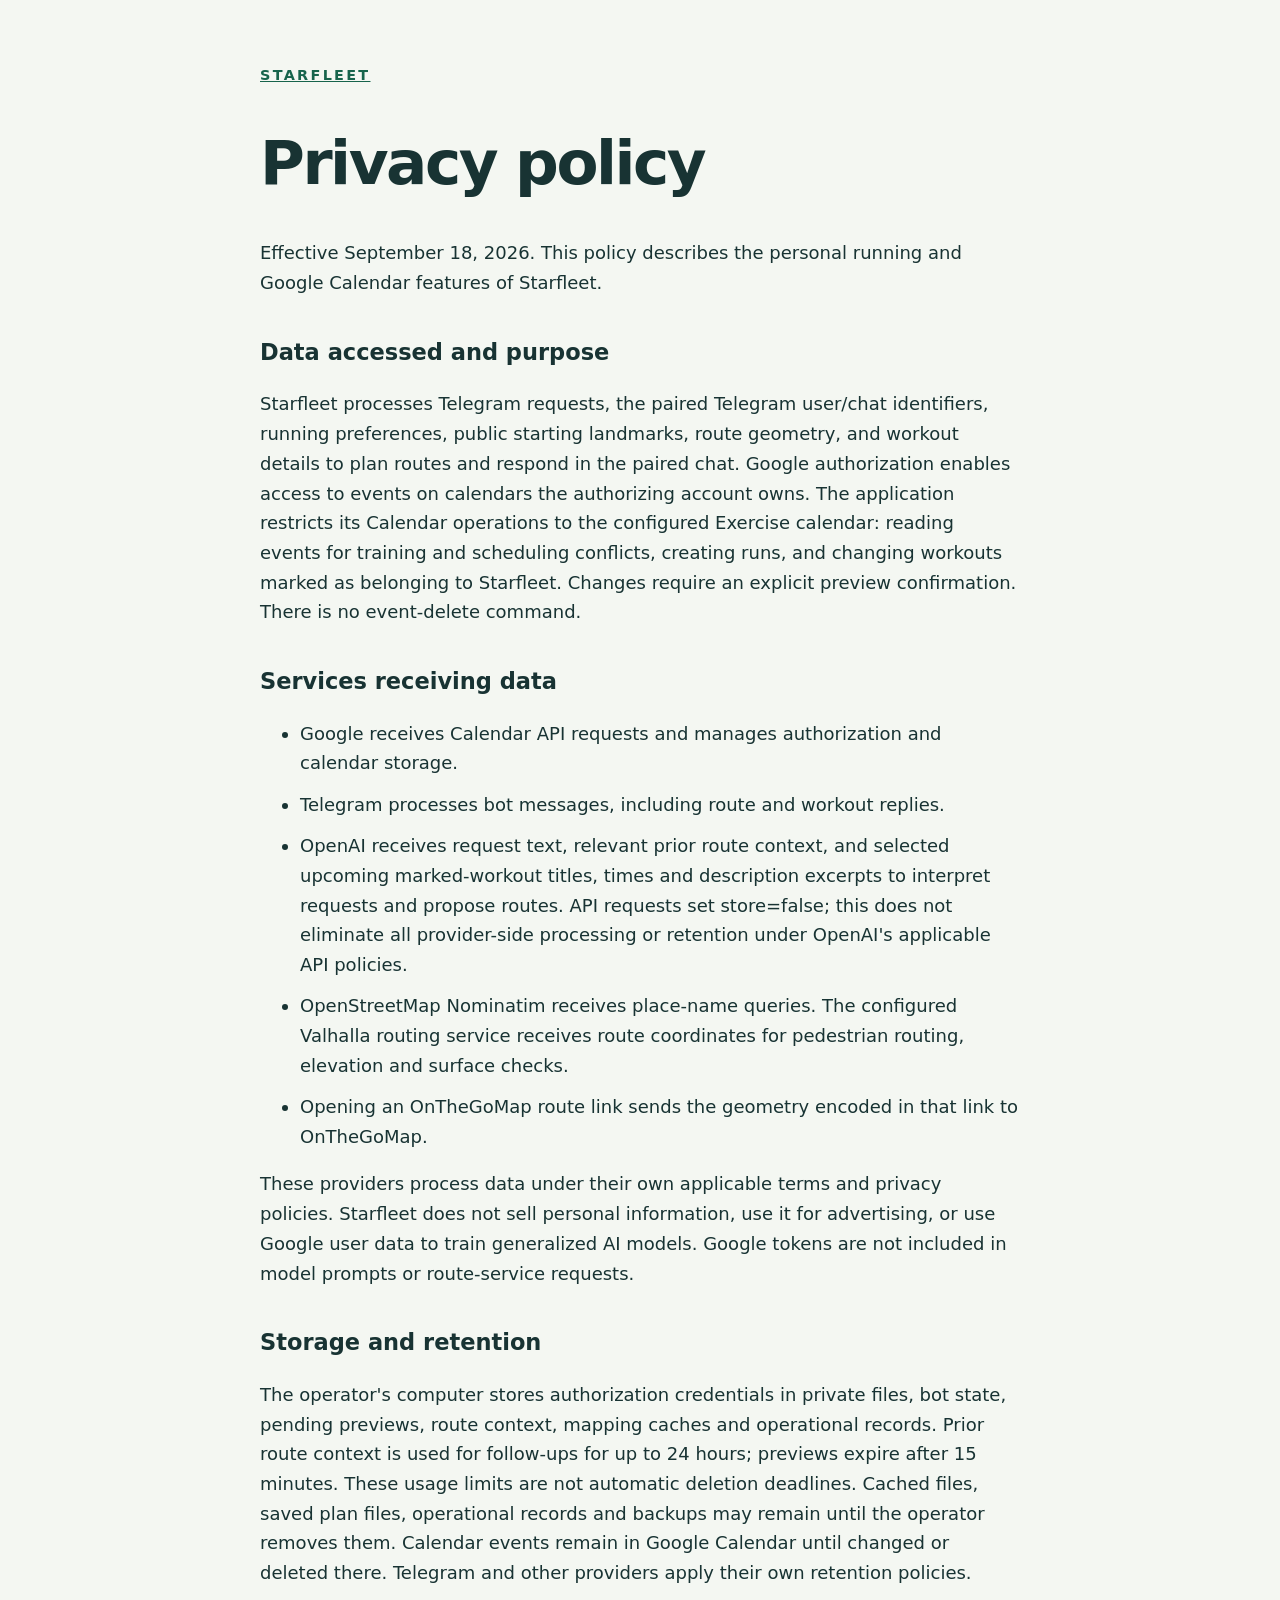
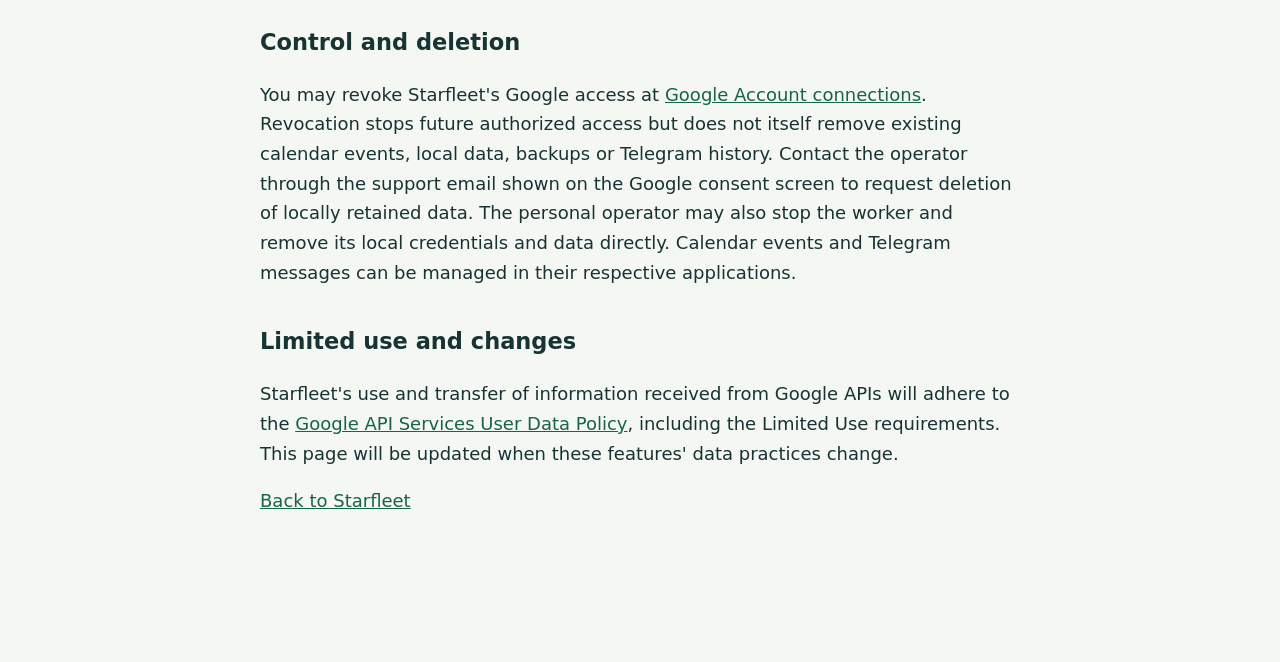
==== privacy.html @ 87ee899c "Publish Starfleet app information and privacy policy" ====
<!doctype html><html lang="en"><meta charset="utf-8"><meta name="viewport" content="width=device-width,initial-scale=1"><title>Starfleet — Privacy policy</title><link rel="stylesheet" href="style.css"><main><p class="eyebrow"><a href="index.html">STARFLEET</a></p><h1>Privacy policy</h1><p>Effective September 18, 2026. This policy describes the personal running and Google Calendar features of Starfleet.</p><h2>Data accessed and purpose</h2><p>Starfleet processes Telegram requests, the paired Telegram user/chat identifiers, running preferences, public starting landmarks, route geometry, and workout details to plan routes and respond in the paired chat. Google authorization enables access to events on calendars the authorizing account owns. The application restricts its Calendar operations to the configured Exercise calendar: reading events for training and scheduling conflicts, creating runs, and changing workouts marked as belonging to Starfleet. Changes require an explicit preview confirmation. There is no event-delete command.</p><h2>Services receiving data</h2><ul><li>Google receives Calendar API requests and manages authorization and calendar storage.</li><li>Telegram processes bot messages, including route and workout replies.</li><li>OpenAI receives request text, relevant prior route context, and selected upcoming marked-workout titles, times and description excerpts to interpret requests and propose routes. API requests set store=false; this does not eliminate all provider-side processing or retention under OpenAI's applicable API policies.</li><li>OpenStreetMap Nominatim receives place-name queries. The configured Valhalla routing service receives route coordinates for pedestrian routing, elevation and surface checks.</li><li>Opening an OnTheGoMap route link sends the geometry encoded in that link to OnTheGoMap.</li></ul><p>These providers process data under their own applicable terms and privacy policies. Starfleet does not sell personal information, use it for advertising, or use Google user data to train generalized AI models. Google tokens are not included in model prompts or route-service requests.</p><h2>Storage and retention</h2><p>The operator's computer stores authorization credentials in private files, bot state, pending previews, route context, mapping caches and operational records. Prior route context is used for follow-ups for up to 24 hours; previews expire after 15 minutes. These usage limits are not automatic deletion deadlines. Cached files, saved plan files, operational records and backups may remain until the operator removes them. Calendar events remain in Google Calendar until changed or deleted there. Telegram and other providers apply their own retention policies.</p><h2>Control and deletion</h2><p>You may revoke Starfleet's Google access at <a href="https://myaccount.google.com/connections">Google Account connections</a>. Revocation stops future authorized access but does not itself remove existing calendar events, local data, backups or Telegram history. Contact the operator through the support email shown on the Google consent screen to request deletion of locally retained data. The personal operator may also stop the worker and remove its local credentials and data directly. Calendar events and Telegram messages can be managed in their respective applications.</p><h2>Limited use and changes</h2><p>Starfleet's use and transfer of information received from Google APIs will adhere to the <a href="https://developers.google.com/terms/api-services-user-data-policy">Google API Services User Data Policy</a>, including the Limited Use requirements. This page will be updated when these features' data practices change.</p><p><a href="index.html">Back to Starfleet</a></p></main></html>
---- style.css ----
:root{color-scheme:light;font:18px/1.65 system-ui,sans-serif;color:#183333;background:#f4f7f2}body{margin:0}main{max-width:760px;margin:64px auto;padding:0 24px 64px}h1{font-size:clamp(2rem,5vw,3.4rem);line-height:1.12;letter-spacing:-.04em}h2{font-size:1.25rem;margin-top:2rem}.eyebrow{font-size:.8rem;font-weight:700;letter-spacing:.16em}a{color:#17644c}li{margin:.65rem 0}
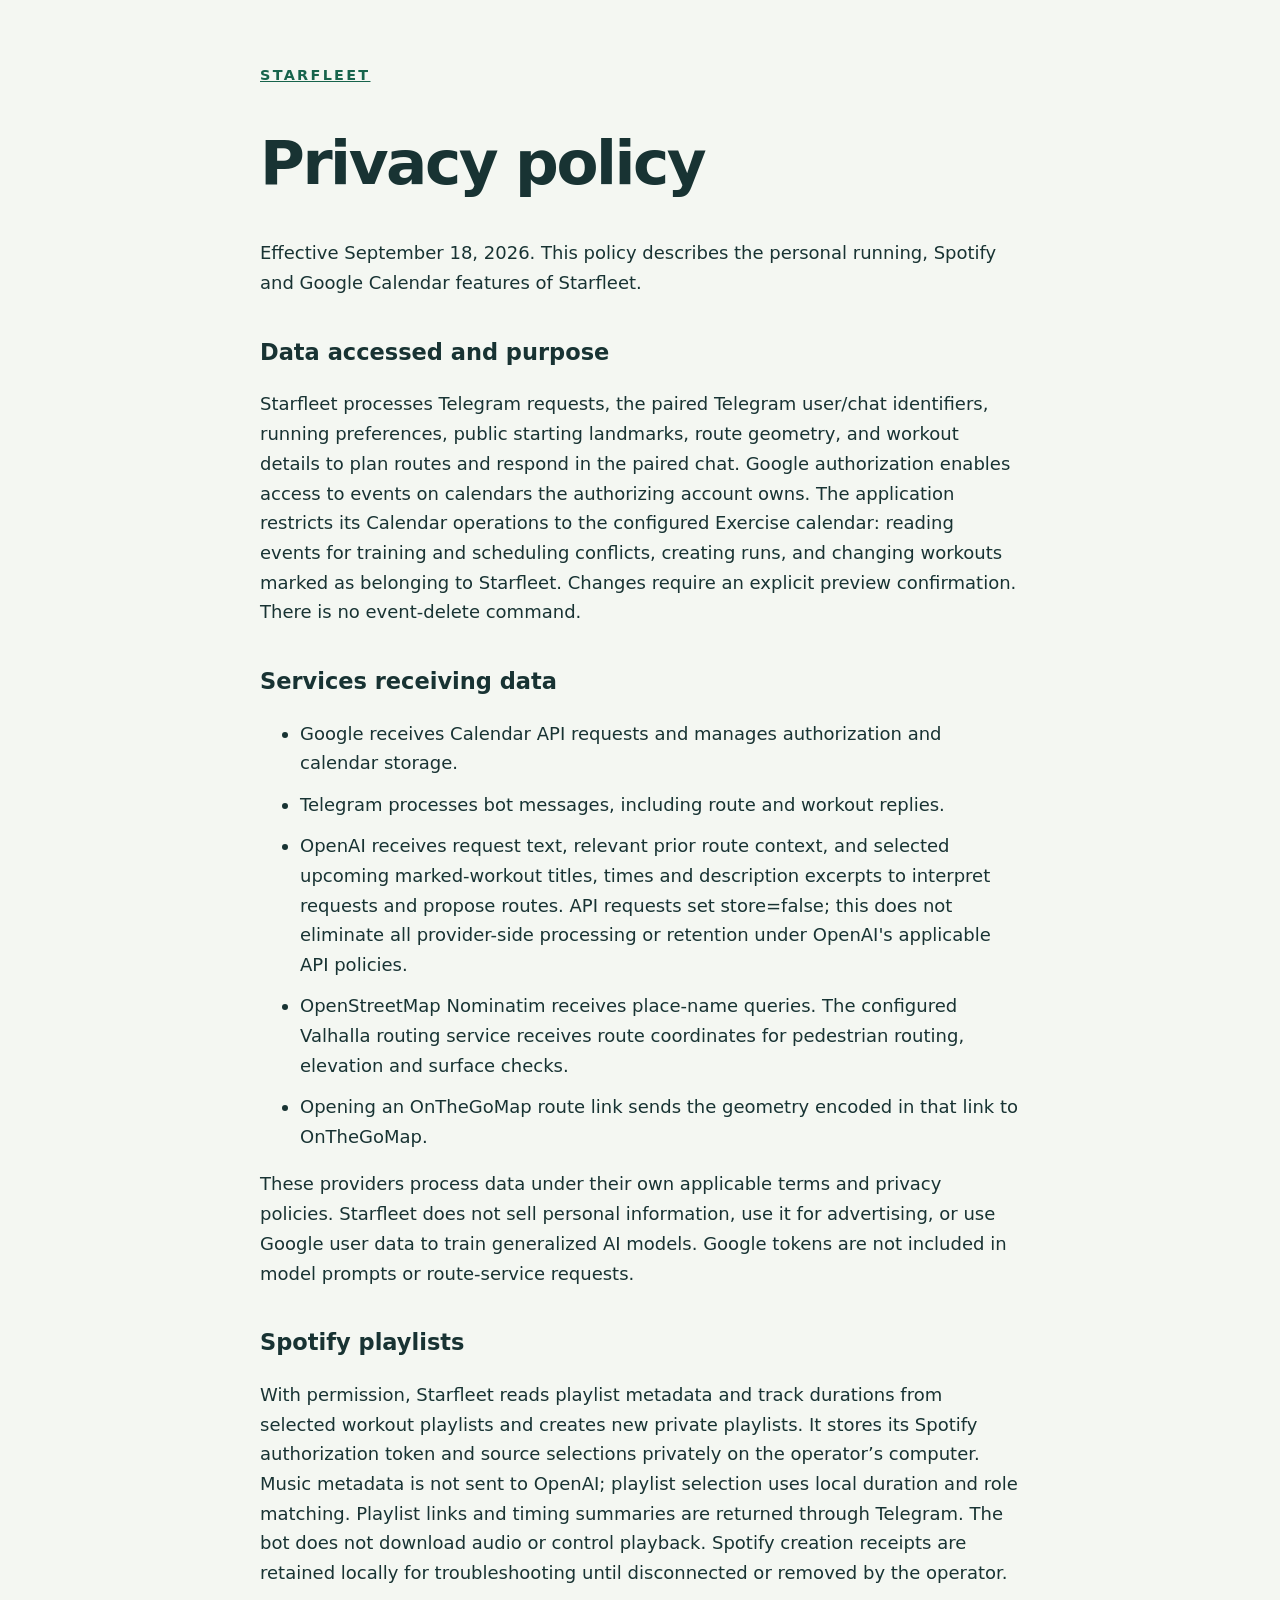
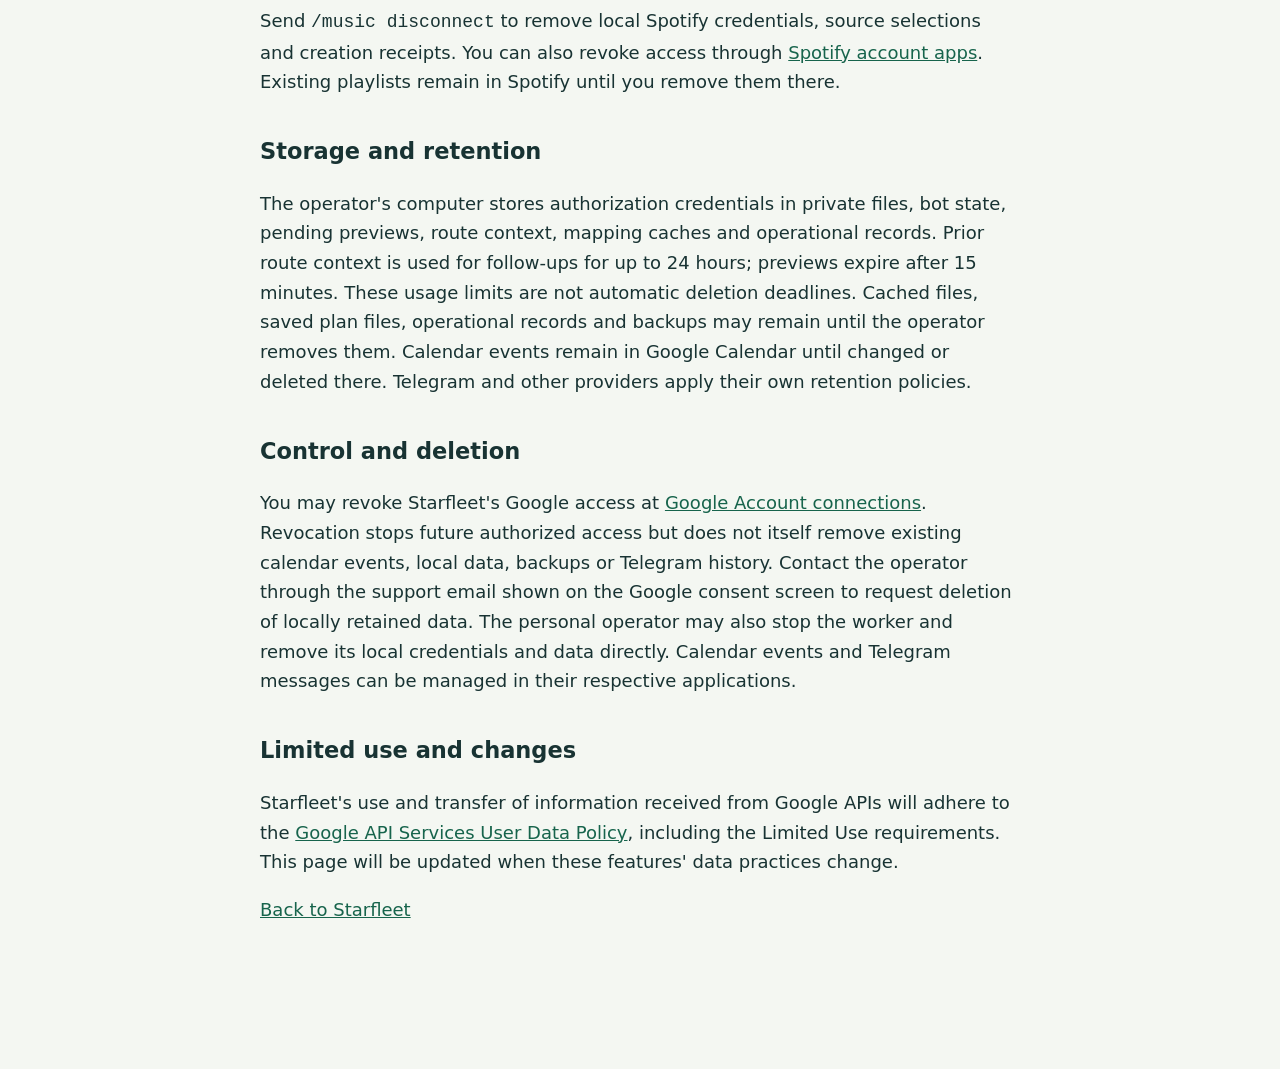
==== commit a7b01b11: "Describe Spotify playlist data and disconnect controls" ====
--- a/privacy.html
+++ b/privacy.html
@@ -1 +1 @@
-<!doctype html><html lang="en"><meta charset="utf-8"><meta name="viewport" content="width=device-width,initial-scale=1"><title>Starfleet — Privacy policy</title><link rel="stylesheet" href="style.css"><main><p class="eyebrow"><a href="index.html">STARFLEET</a></p><h1>Privacy policy</h1><p>Effective September 18, 2026. This policy describes the personal running and Google Calendar features of Starfleet.</p><h2>Data accessed and purpose</h2><p>Starfleet processes Telegram requests, the paired Telegram user/chat identifiers, running preferences, public starting landmarks, route geometry, and workout details to plan routes and respond in the paired chat. Google authorization enables access to events on calendars the authorizing account owns. The application restricts its Calendar operations to the configured Exercise calendar: reading events for training and scheduling conflicts, creating runs, and changing workouts marked as belonging to Starfleet. Changes require an explicit preview confirmation. There is no event-delete command.</p><h2>Services receiving data</h2><ul><li>Google receives Calendar API requests and manages authorization and calendar storage.</li><li>Telegram processes bot messages, including route and workout replies.</li><li>OpenAI receives request text, relevant prior route context, and selected upcoming marked-workout titles, times and description excerpts to interpret requests and propose routes. API requests set store=false; this does not eliminate all provider-side processing or retention under OpenAI's applicable API policies.</li><li>OpenStreetMap Nominatim receives place-name queries. The configured Valhalla routing service receives route coordinates for pedestrian routing, elevation and surface checks.</li><li>Opening an OnTheGoMap route link sends the geometry encoded in that link to OnTheGoMap.</li></ul><p>These providers process data under their own applicable terms and privacy policies. Starfleet does not sell personal information, use it for advertising, or use Google user data to train generalized AI models. Google tokens are not included in model prompts or route-service requests.</p><h2>Storage and retention</h2><p>The operator's computer stores authorization credentials in private files, bot state, pending previews, route context, mapping caches and operational records. Prior route context is used for follow-ups for up to 24 hours; previews expire after 15 minutes. These usage limits are not automatic deletion deadlines. Cached files, saved plan files, operational records and backups may remain until the operator removes them. Calendar events remain in Google Calendar until changed or deleted there. Telegram and other providers apply their own retention policies.</p><h2>Control and deletion</h2><p>You may revoke Starfleet's Google access at <a href="https://myaccount.google.com/connections">Google Account connections</a>. Revocation stops future authorized access but does not itself remove existing calendar events, local data, backups or Telegram history. Contact the operator through the support email shown on the Google consent screen to request deletion of locally retained data. The personal operator may also stop the worker and remove its local credentials and data directly. Calendar events and Telegram messages can be managed in their respective applications.</p><h2>Limited use and changes</h2><p>Starfleet's use and transfer of information received from Google APIs will adhere to the <a href="https://developers.google.com/terms/api-services-user-data-policy">Google API Services User Data Policy</a>, including the Limited Use requirements. This page will be updated when these features' data practices change.</p><p><a href="index.html">Back to Starfleet</a></p></main></html>
+<!doctype html><html lang="en"><meta charset="utf-8"><meta name="viewport" content="width=device-width,initial-scale=1"><title>Starfleet — Privacy policy</title><link rel="stylesheet" href="style.css"><main><p class="eyebrow"><a href="index.html">STARFLEET</a></p><h1>Privacy policy</h1><p>Effective September 18, 2026. This policy describes the personal running, Spotify and Google Calendar features of Starfleet.</p><h2>Data accessed and purpose</h2><p>Starfleet processes Telegram requests, the paired Telegram user/chat identifiers, running preferences, public starting landmarks, route geometry, and workout details to plan routes and respond in the paired chat. Google authorization enables access to events on calendars the authorizing account owns. The application restricts its Calendar operations to the configured Exercise calendar: reading events for training and scheduling conflicts, creating runs, and changing workouts marked as belonging to Starfleet. Changes require an explicit preview confirmation. There is no event-delete command.</p><h2>Services receiving data</h2><ul><li>Google receives Calendar API requests and manages authorization and calendar storage.</li><li>Telegram processes bot messages, including route and workout replies.</li><li>OpenAI receives request text, relevant prior route context, and selected upcoming marked-workout titles, times and description excerpts to interpret requests and propose routes. API requests set store=false; this does not eliminate all provider-side processing or retention under OpenAI's applicable API policies.</li><li>OpenStreetMap Nominatim receives place-name queries. The configured Valhalla routing service receives route coordinates for pedestrian routing, elevation and surface checks.</li><li>Opening an OnTheGoMap route link sends the geometry encoded in that link to OnTheGoMap.</li></ul><p>These providers process data under their own applicable terms and privacy policies. Starfleet does not sell personal information, use it for advertising, or use Google user data to train generalized AI models. Google tokens are not included in model prompts or route-service requests.</p><h2>Spotify playlists</h2><p>With permission, Starfleet reads playlist metadata and track durations from selected workout playlists and creates new private playlists. It stores its Spotify authorization token and source selections privately on the operator’s computer. Music metadata is not sent to OpenAI; playlist selection uses local duration and role matching. Playlist links and timing summaries are returned through Telegram. The bot does not download audio or control playback. Spotify creation receipts are retained locally for troubleshooting until disconnected or removed by the operator.</p><p>Send <code>/music disconnect</code> to remove local Spotify credentials, source selections and creation receipts. You can also revoke access through <a href="https://www.spotify.com/account/apps/">Spotify account apps</a>. Existing playlists remain in Spotify until you remove them there.</p><h2>Storage and retention</h2><p>The operator's computer stores authorization credentials in private files, bot state, pending previews, route context, mapping caches and operational records. Prior route context is used for follow-ups for up to 24 hours; previews expire after 15 minutes. These usage limits are not automatic deletion deadlines. Cached files, saved plan files, operational records and backups may remain until the operator removes them. Calendar events remain in Google Calendar until changed or deleted there. Telegram and other providers apply their own retention policies.</p><h2>Control and deletion</h2><p>You may revoke Starfleet's Google access at <a href="https://myaccount.google.com/connections">Google Account connections</a>. Revocation stops future authorized access but does not itself remove existing calendar events, local data, backups or Telegram history. Contact the operator through the support email shown on the Google consent screen to request deletion of locally retained data. The personal operator may also stop the worker and remove its local credentials and data directly. Calendar events and Telegram messages can be managed in their respective applications.</p><h2>Limited use and changes</h2><p>Starfleet's use and transfer of information received from Google APIs will adhere to the <a href="https://developers.google.com/terms/api-services-user-data-policy">Google API Services User Data Policy</a>, including the Limited Use requirements. This page will be updated when these features' data practices change.</p><p><a href="index.html">Back to Starfleet</a></p></main></html>
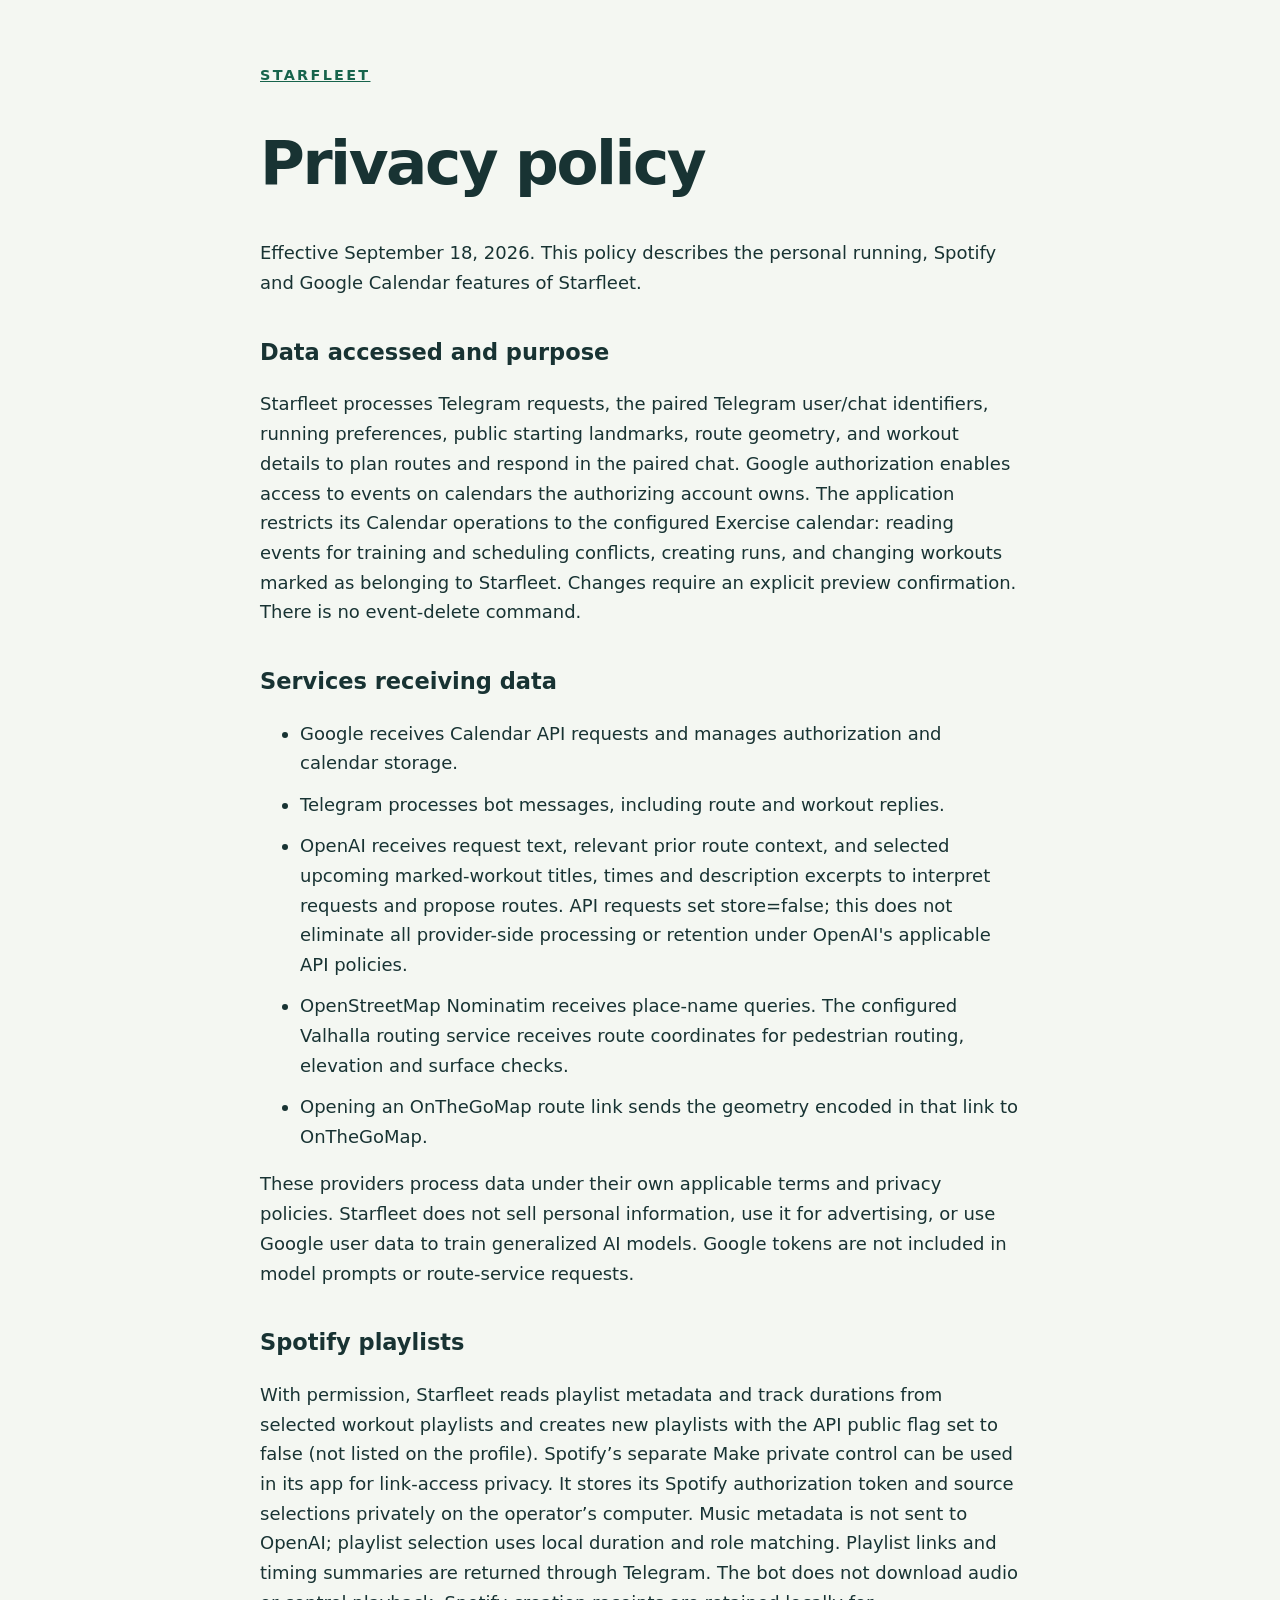
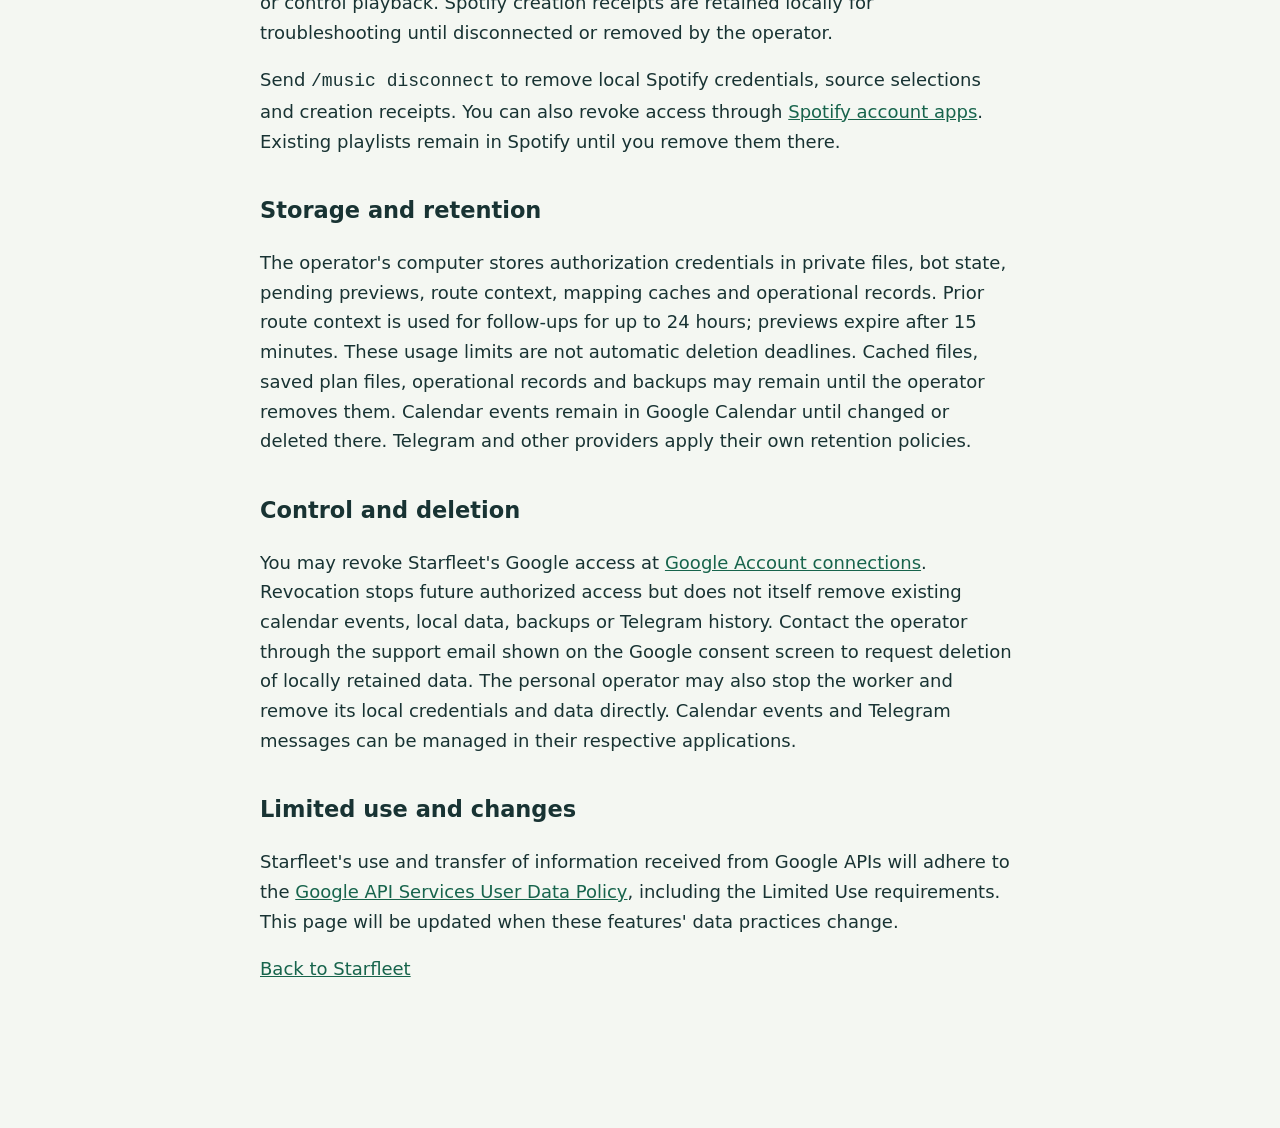
==== commit 413adb1f: "Clarify Spotify profile visibility and private access" ====
--- a/privacy.html
+++ b/privacy.html
@@ -1 +1 @@
-<!doctype html><html lang="en"><meta charset="utf-8"><meta name="viewport" content="width=device-width,initial-scale=1"><title>Starfleet — Privacy policy</title><link rel="stylesheet" href="style.css"><main><p class="eyebrow"><a href="index.html">STARFLEET</a></p><h1>Privacy policy</h1><p>Effective September 18, 2026. This policy describes the personal running, Spotify and Google Calendar features of Starfleet.</p><h2>Data accessed and purpose</h2><p>Starfleet processes Telegram requests, the paired Telegram user/chat identifiers, running preferences, public starting landmarks, route geometry, and workout details to plan routes and respond in the paired chat. Google authorization enables access to events on calendars the authorizing account owns. The application restricts its Calendar operations to the configured Exercise calendar: reading events for training and scheduling conflicts, creating runs, and changing workouts marked as belonging to Starfleet. Changes require an explicit preview confirmation. There is no event-delete command.</p><h2>Services receiving data</h2><ul><li>Google receives Calendar API requests and manages authorization and calendar storage.</li><li>Telegram processes bot messages, including route and workout replies.</li><li>OpenAI receives request text, relevant prior route context, and selected upcoming marked-workout titles, times and description excerpts to interpret requests and propose routes. API requests set store=false; this does not eliminate all provider-side processing or retention under OpenAI's applicable API policies.</li><li>OpenStreetMap Nominatim receives place-name queries. The configured Valhalla routing service receives route coordinates for pedestrian routing, elevation and surface checks.</li><li>Opening an OnTheGoMap route link sends the geometry encoded in that link to OnTheGoMap.</li></ul><p>These providers process data under their own applicable terms and privacy policies. Starfleet does not sell personal information, use it for advertising, or use Google user data to train generalized AI models. Google tokens are not included in model prompts or route-service requests.</p><h2>Spotify playlists</h2><p>With permission, Starfleet reads playlist metadata and track durations from selected workout playlists and creates new private playlists. It stores its Spotify authorization token and source selections privately on the operator’s computer. Music metadata is not sent to OpenAI; playlist selection uses local duration and role matching. Playlist links and timing summaries are returned through Telegram. The bot does not download audio or control playback. Spotify creation receipts are retained locally for troubleshooting until disconnected or removed by the operator.</p><p>Send <code>/music disconnect</code> to remove local Spotify credentials, source selections and creation receipts. You can also revoke access through <a href="https://www.spotify.com/account/apps/">Spotify account apps</a>. Existing playlists remain in Spotify until you remove them there.</p><h2>Storage and retention</h2><p>The operator's computer stores authorization credentials in private files, bot state, pending previews, route context, mapping caches and operational records. Prior route context is used for follow-ups for up to 24 hours; previews expire after 15 minutes. These usage limits are not automatic deletion deadlines. Cached files, saved plan files, operational records and backups may remain until the operator removes them. Calendar events remain in Google Calendar until changed or deleted there. Telegram and other providers apply their own retention policies.</p><h2>Control and deletion</h2><p>You may revoke Starfleet's Google access at <a href="https://myaccount.google.com/connections">Google Account connections</a>. Revocation stops future authorized access but does not itself remove existing calendar events, local data, backups or Telegram history. Contact the operator through the support email shown on the Google consent screen to request deletion of locally retained data. The personal operator may also stop the worker and remove its local credentials and data directly. Calendar events and Telegram messages can be managed in their respective applications.</p><h2>Limited use and changes</h2><p>Starfleet's use and transfer of information received from Google APIs will adhere to the <a href="https://developers.google.com/terms/api-services-user-data-policy">Google API Services User Data Policy</a>, including the Limited Use requirements. This page will be updated when these features' data practices change.</p><p><a href="index.html">Back to Starfleet</a></p></main></html>
+<!doctype html><html lang="en"><meta charset="utf-8"><meta name="viewport" content="width=device-width,initial-scale=1"><title>Starfleet — Privacy policy</title><link rel="stylesheet" href="style.css"><main><p class="eyebrow"><a href="index.html">STARFLEET</a></p><h1>Privacy policy</h1><p>Effective September 18, 2026. This policy describes the personal running, Spotify and Google Calendar features of Starfleet.</p><h2>Data accessed and purpose</h2><p>Starfleet processes Telegram requests, the paired Telegram user/chat identifiers, running preferences, public starting landmarks, route geometry, and workout details to plan routes and respond in the paired chat. Google authorization enables access to events on calendars the authorizing account owns. The application restricts its Calendar operations to the configured Exercise calendar: reading events for training and scheduling conflicts, creating runs, and changing workouts marked as belonging to Starfleet. Changes require an explicit preview confirmation. There is no event-delete command.</p><h2>Services receiving data</h2><ul><li>Google receives Calendar API requests and manages authorization and calendar storage.</li><li>Telegram processes bot messages, including route and workout replies.</li><li>OpenAI receives request text, relevant prior route context, and selected upcoming marked-workout titles, times and description excerpts to interpret requests and propose routes. API requests set store=false; this does not eliminate all provider-side processing or retention under OpenAI's applicable API policies.</li><li>OpenStreetMap Nominatim receives place-name queries. The configured Valhalla routing service receives route coordinates for pedestrian routing, elevation and surface checks.</li><li>Opening an OnTheGoMap route link sends the geometry encoded in that link to OnTheGoMap.</li></ul><p>These providers process data under their own applicable terms and privacy policies. Starfleet does not sell personal information, use it for advertising, or use Google user data to train generalized AI models. Google tokens are not included in model prompts or route-service requests.</p><h2>Spotify playlists</h2><p>With permission, Starfleet reads playlist metadata and track durations from selected workout playlists and creates new playlists with the API public flag set to false (not listed on the profile). Spotify’s separate Make private control can be used in its app for link-access privacy. It stores its Spotify authorization token and source selections privately on the operator’s computer. Music metadata is not sent to OpenAI; playlist selection uses local duration and role matching. Playlist links and timing summaries are returned through Telegram. The bot does not download audio or control playback. Spotify creation receipts are retained locally for troubleshooting until disconnected or removed by the operator.</p><p>Send <code>/music disconnect</code> to remove local Spotify credentials, source selections and creation receipts. You can also revoke access through <a href="https://www.spotify.com/account/apps/">Spotify account apps</a>. Existing playlists remain in Spotify until you remove them there.</p><h2>Storage and retention</h2><p>The operator's computer stores authorization credentials in private files, bot state, pending previews, route context, mapping caches and operational records. Prior route context is used for follow-ups for up to 24 hours; previews expire after 15 minutes. These usage limits are not automatic deletion deadlines. Cached files, saved plan files, operational records and backups may remain until the operator removes them. Calendar events remain in Google Calendar until changed or deleted there. Telegram and other providers apply their own retention policies.</p><h2>Control and deletion</h2><p>You may revoke Starfleet's Google access at <a href="https://myaccount.google.com/connections">Google Account connections</a>. Revocation stops future authorized access but does not itself remove existing calendar events, local data, backups or Telegram history. Contact the operator through the support email shown on the Google consent screen to request deletion of locally retained data. The personal operator may also stop the worker and remove its local credentials and data directly. Calendar events and Telegram messages can be managed in their respective applications.</p><h2>Limited use and changes</h2><p>Starfleet's use and transfer of information received from Google APIs will adhere to the <a href="https://developers.google.com/terms/api-services-user-data-policy">Google API Services User Data Policy</a>, including the Limited Use requirements. This page will be updated when these features' data practices change.</p><p><a href="index.html">Back to Starfleet</a></p></main></html>
